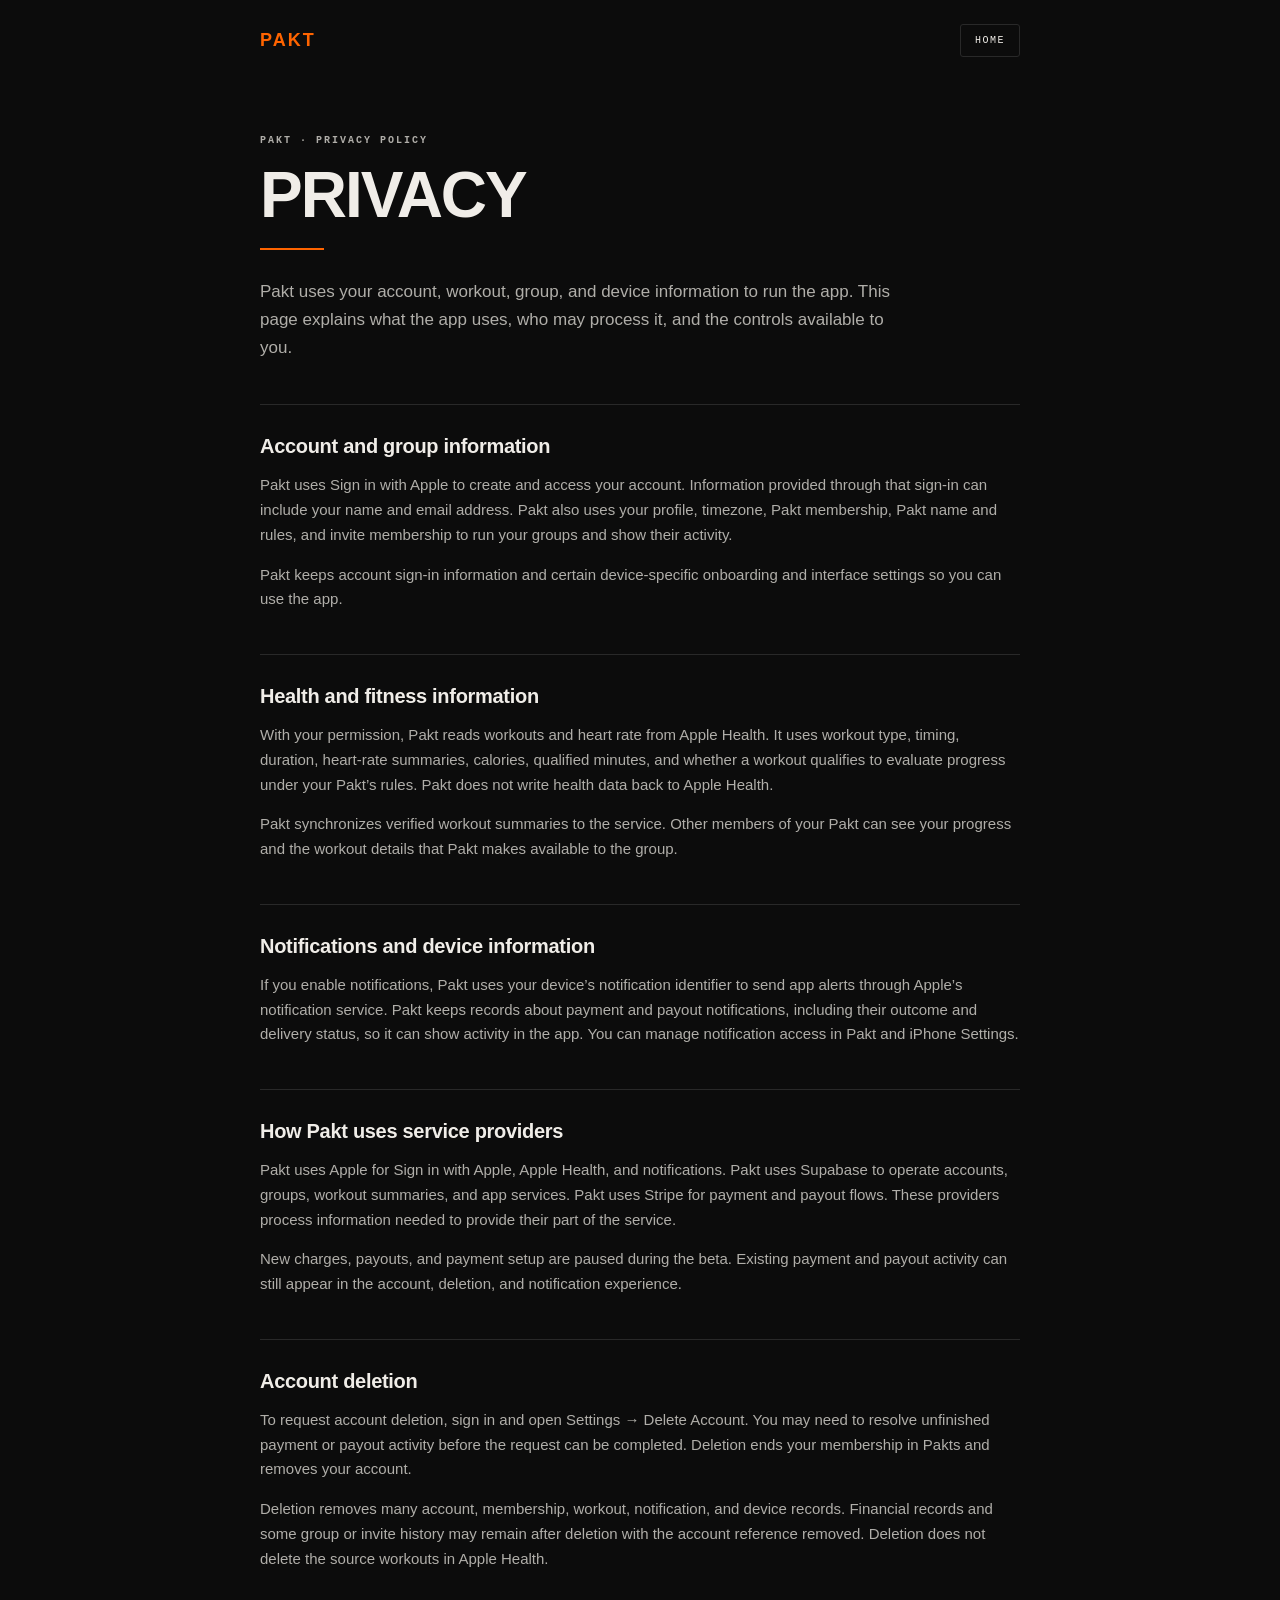
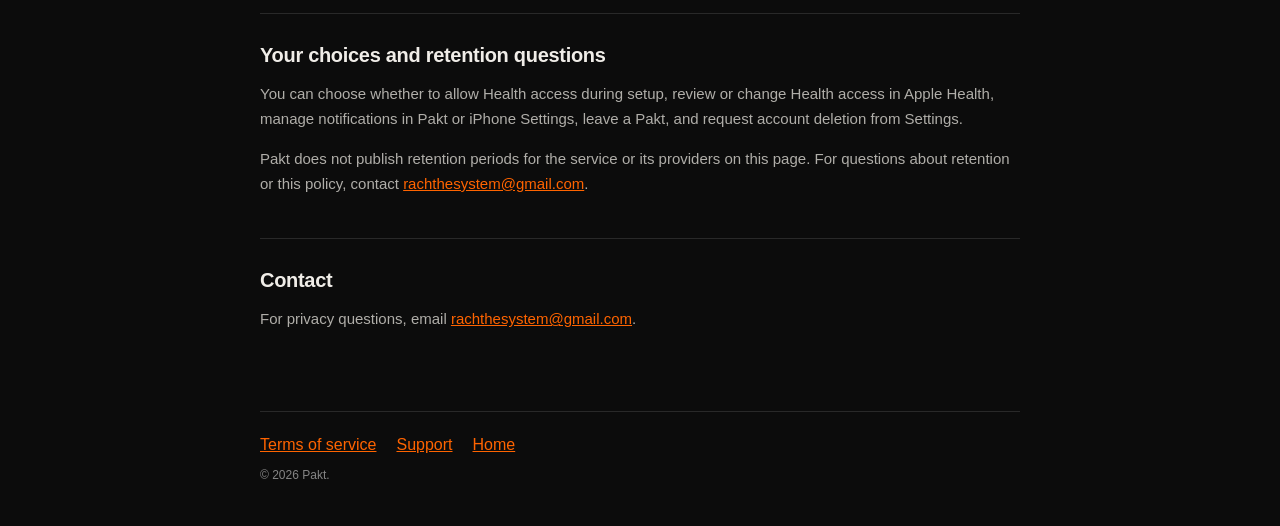
==== privacy/index.html @ 5c74a5e3 "Add Pakt support and policy pages for paused beta" ====
<!doctype html>
<html lang="en">
<head>
    <meta charset="utf-8">
    <meta name="viewport" content="width=device-width, initial-scale=1">
    <meta name="description" content="Pakt privacy policy.">
    <title>Privacy Policy — Pakt</title>
    <link rel="stylesheet" href="../legal.css">
</head>
<body>
    <header class="site-header">
        <a class="logo" href="../">PAKT</a>
        <a class="back" href="../">Home</a>
    </header>
    <main>
        <p class="eyebrow">Pakt · privacy policy</p>
        <h1>PRIVACY</h1>
        <div class="rule"></div>
        <p class="lede">Pakt uses your account, workout, group, and device information to run the app. This page explains what the app uses, who may process it, and the controls available to you.</p>

        <section>
            <h2>Account and group information</h2>
            <p>Pakt uses Sign in with Apple to create and access your account. Information provided through that sign-in can include your name and email address. Pakt also uses your profile, timezone, Pakt membership, Pakt name and rules, and invite membership to run your groups and show their activity.</p>
            <p>Pakt keeps account sign-in information and certain device-specific onboarding and interface settings so you can use the app.</p>
        </section>

        <section>
            <h2>Health and fitness information</h2>
            <p>With your permission, Pakt reads workouts and heart rate from Apple Health. It uses workout type, timing, duration, heart-rate summaries, calories, qualified minutes, and whether a workout qualifies to evaluate progress under your Pakt’s rules. Pakt does not write health data back to Apple Health.</p>
            <p>Pakt synchronizes verified workout summaries to the service. Other members of your Pakt can see your progress and the workout details that Pakt makes available to the group.</p>
        </section>

        <section>
            <h2>Notifications and device information</h2>
            <p>If you enable notifications, Pakt uses your device’s notification identifier to send app alerts through Apple’s notification service. Pakt keeps records about payment and payout notifications, including their outcome and delivery status, so it can show activity in the app. You can manage notification access in Pakt and iPhone Settings.</p>
        </section>

        <section>
            <h2>How Pakt uses service providers</h2>
            <p>Pakt uses Apple for Sign in with Apple, Apple Health, and notifications. Pakt uses Supabase to operate accounts, groups, workout summaries, and app services. Pakt uses Stripe for payment and payout flows. These providers process information needed to provide their part of the service.</p>
            <p>New charges, payouts, and payment setup are paused during the beta. Existing payment and payout activity can still appear in the account, deletion, and notification experience.</p>
        </section>

        <section>
            <h2>Account deletion</h2>
            <p>To request account deletion, sign in and open Settings → Delete Account. You may need to resolve unfinished payment or payout activity before the request can be completed. Deletion ends your membership in Pakts and removes your account.</p>
            <p>Deletion removes many account, membership, workout, notification, and device records. Financial records and some group or invite history may remain after deletion with the account reference removed. Deletion does not delete the source workouts in Apple Health.</p>
        </section>

        <section>
            <h2>Your choices and retention questions</h2>
            <p>You can choose whether to allow Health access during setup, review or change Health access in Apple Health, manage notifications in Pakt or iPhone Settings, leave a Pakt, and request account deletion from Settings.</p>
            <p>Pakt does not publish retention periods for the service or its providers on this page. For questions about retention or this policy, contact <a href="mailto:rachthesystem@gmail.com">rachthesystem@gmail.com</a>.</p>
        </section>

        <section>
            <h2>Contact</h2>
            <p>For privacy questions, email <a href="mailto:rachthesystem@gmail.com">rachthesystem@gmail.com</a>.</p>
        </section>
    </main>
    <footer>
        <nav class="footer-links" aria-label="Footer"><a href="../terms/">Terms of service</a><a href="../support/">Support</a><a href="../">Home</a></nav>
        <p>© 2026 Pakt.</p>
    </footer>
</body>
</html>
---- legal.css ----
:root {
    --bg: #0c0c0c;
    --surface: #141414;
    --border: #292929;
    --orange: #ff6400;
    --text: #f0ede8;
    --muted: #b0aea9;
    --dimmed: #858585;
}

* { box-sizing: border-box; }

body {
    margin: 0;
    background: var(--bg);
    color: var(--text);
    font-family: -apple-system, BlinkMacSystemFont, "SF Pro Display", "Helvetica Neue", sans-serif;
    -webkit-font-smoothing: antialiased;
}

a { color: var(--orange); }

.site-header, main, footer {
    width: min(100% - 40px, 760px);
    margin: 0 auto;
}

.site-header {
    display: flex;
    justify-content: space-between;
    align-items: center;
    padding: 24px 0;
}

.logo {
    color: var(--orange);
    font-size: 18px;
    font-weight: 900;
    letter-spacing: 2px;
    text-decoration: none;
}

.back {
    border: 1px solid var(--border);
    border-radius: 3px;
    color: var(--text);
    font-family: ui-monospace, SFMono-Regular, Menlo, monospace;
    font-size: 10px;
    letter-spacing: 1.5px;
    padding: 10px 14px;
    text-decoration: none;
    text-transform: uppercase;
}

.back:hover { border-color: var(--orange); color: var(--orange); }

main { padding: 52px 0 64px; }

.eyebrow {
    color: var(--muted);
    font-family: ui-monospace, SFMono-Regular, Menlo, monospace;
    font-size: 10px;
    font-weight: 600;
    letter-spacing: 2px;
    margin: 0 0 14px;
    text-transform: uppercase;
}

h1 {
    font-size: clamp(42px, 9vw, 64px);
    letter-spacing: -2px;
    line-height: .98;
    margin: 0;
}

.rule { background: var(--orange); height: 2px; margin: 22px 0 28px; width: 64px; }

.lede { color: var(--muted); font-size: 17px; line-height: 1.65; max-width: 630px; }

section { border-top: 1px solid var(--border); margin-top: 42px; padding-top: 30px; }

h2 { font-size: 20px; letter-spacing: -.3px; margin: 0 0 14px; }
h3 { font-size: 16px; margin: 25px 0 8px; }
p, li { color: var(--muted); font-size: 15px; line-height: 1.65; }
ul { padding-left: 22px; }

.notice {
    background: var(--surface);
    border-left: 2px solid var(--orange);
    margin-top: 28px;
    padding: 16px 18px;
}
.notice p { margin: 0; }

.terms { counter-reset: term; list-style: none; padding: 0; }
.terms li { counter-increment: term; margin: 0; padding: 20px 0 20px 42px; position: relative; }
.terms li + li { border-top: 1px solid var(--border); }
.terms li::before { color: var(--orange); content: counter(term) "."; font-family: ui-monospace, SFMono-Regular, Menlo, monospace; font-size: 12px; left: 0; position: absolute; top: 22px; }
.terms strong { color: var(--text); display: block; font-size: 16px; margin-bottom: 6px; }

.contact { color: var(--text); font-size: 18px; font-weight: 650; }
footer { border-top: 1px solid var(--border); padding: 24px 0 40px; }
.footer-links { display: flex; flex-wrap: wrap; gap: 12px 20px; margin-bottom: 12px; }
footer p { color: var(--dimmed); font-size: 12px; margin: 0; }

@media (max-width: 480px) { .site-header, main, footer { width: min(100% - 32px, 760px); } main { padding-top: 34px; } }
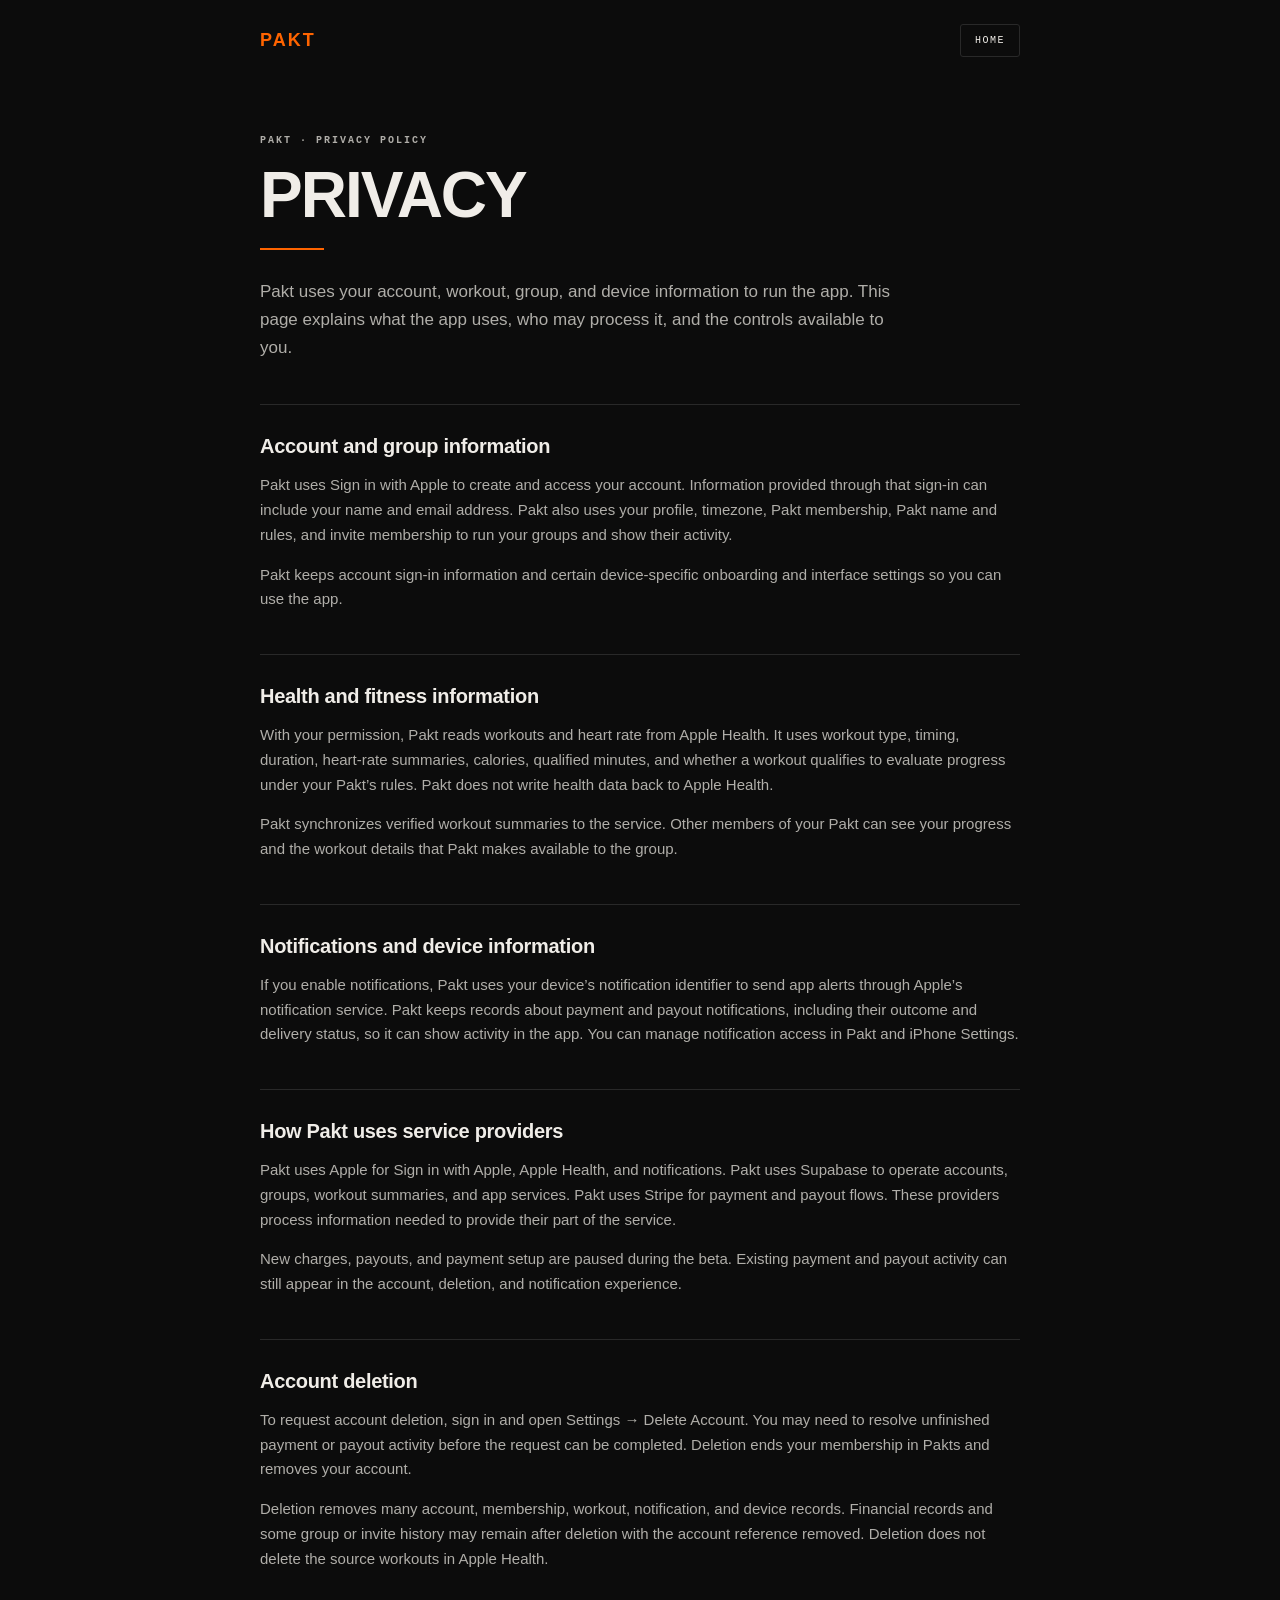
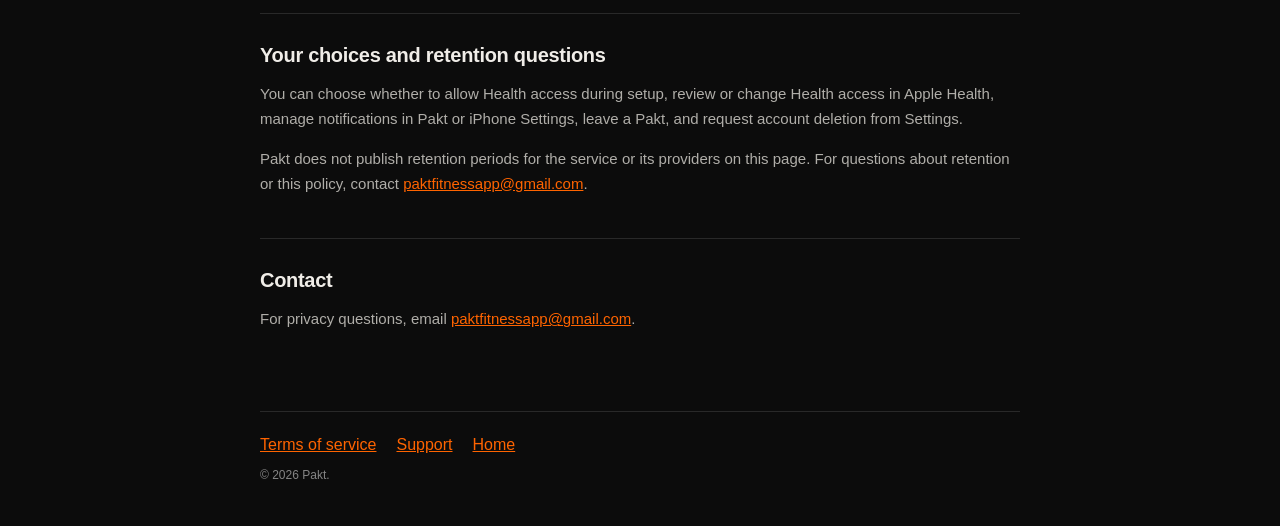
==== commit 4de7c762: "Update Pakt support email" ====
--- a/privacy/index.html
+++ b/privacy/index.html
@@ -50,12 +50,12 @@
         <section>
             <h2>Your choices and retention questions</h2>
             <p>You can choose whether to allow Health access during setup, review or change Health access in Apple Health, manage notifications in Pakt or iPhone Settings, leave a Pakt, and request account deletion from Settings.</p>
-            <p>Pakt does not publish retention periods for the service or its providers on this page. For questions about retention or this policy, contact <a href="mailto:rachthesystem@gmail.com">rachthesystem@gmail.com</a>.</p>
+            <p>Pakt does not publish retention periods for the service or its providers on this page. For questions about retention or this policy, contact <a href="mailto:paktfitnessapp@gmail.com">paktfitnessapp@gmail.com</a>.</p>
         </section>
 
         <section>
             <h2>Contact</h2>
-            <p>For privacy questions, email <a href="mailto:rachthesystem@gmail.com">rachthesystem@gmail.com</a>.</p>
+            <p>For privacy questions, email <a href="mailto:paktfitnessapp@gmail.com">paktfitnessapp@gmail.com</a>.</p>
         </section>
     </main>
     <footer>
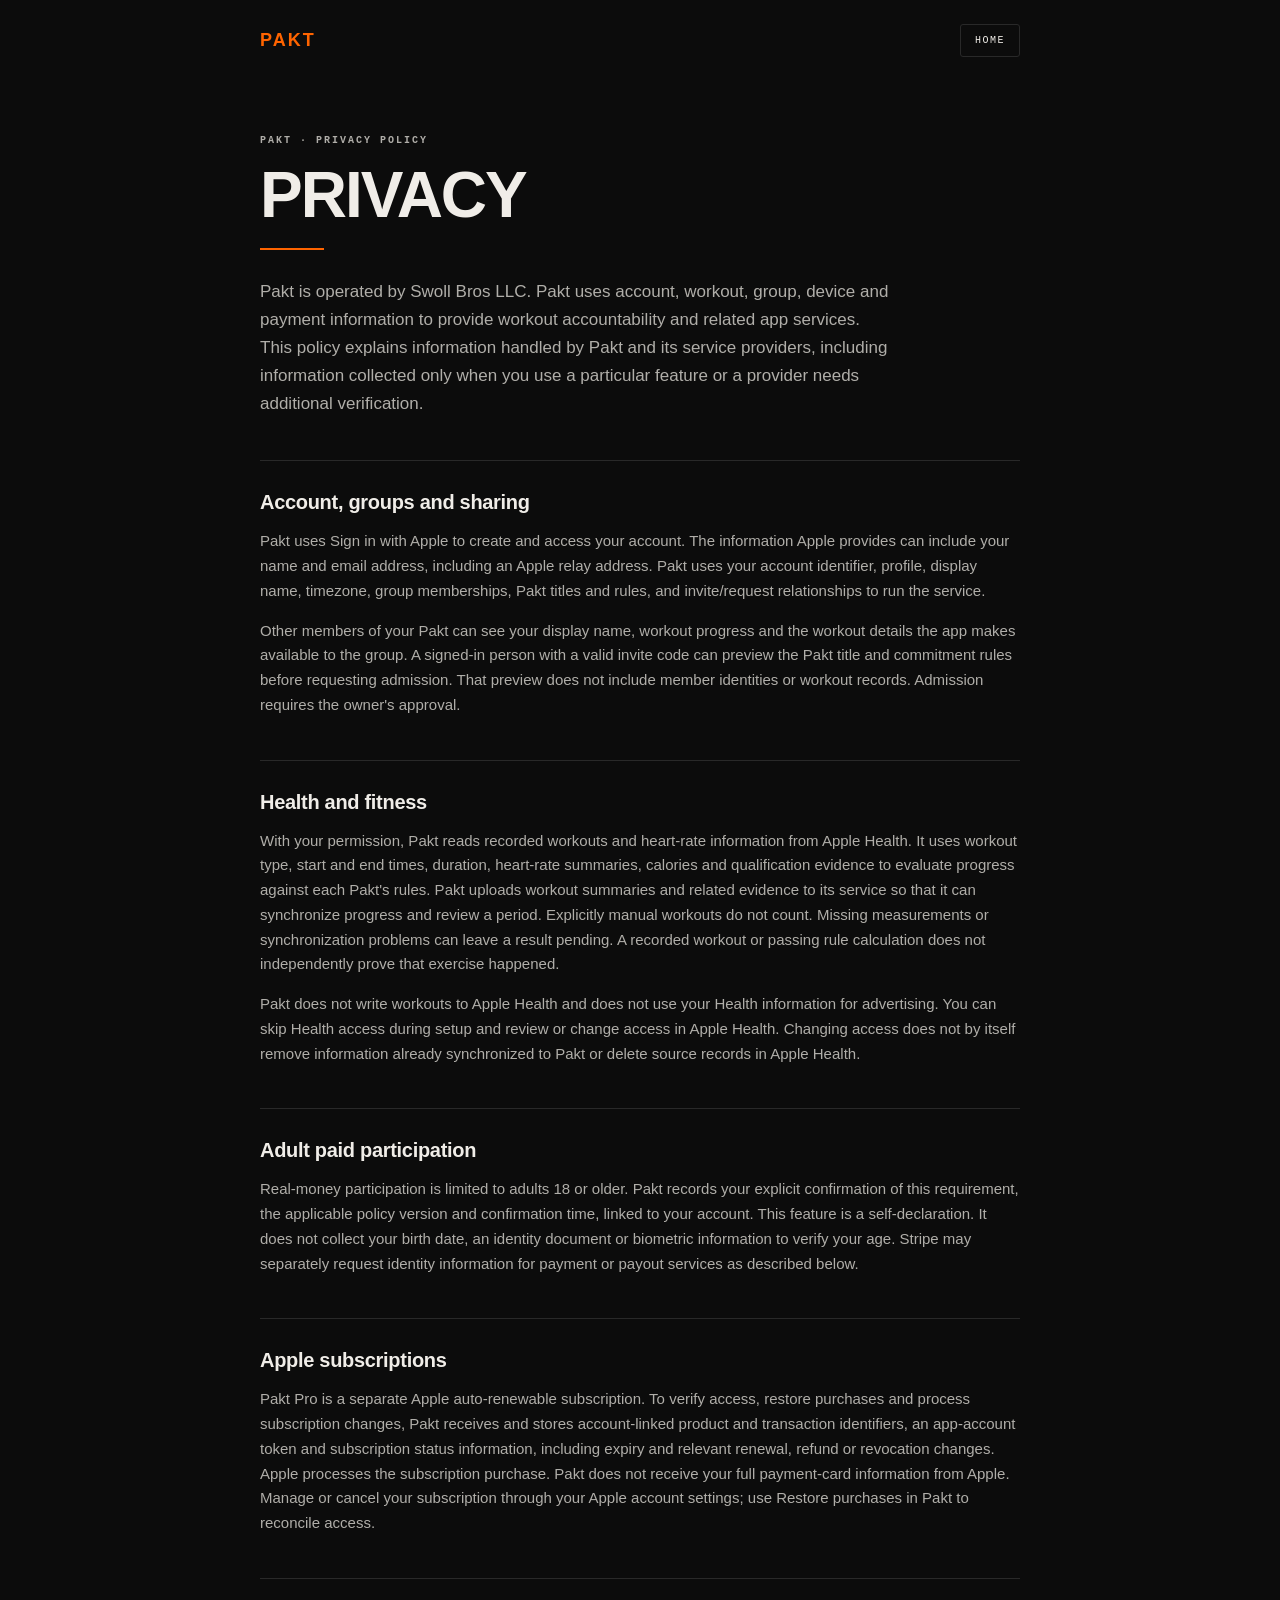
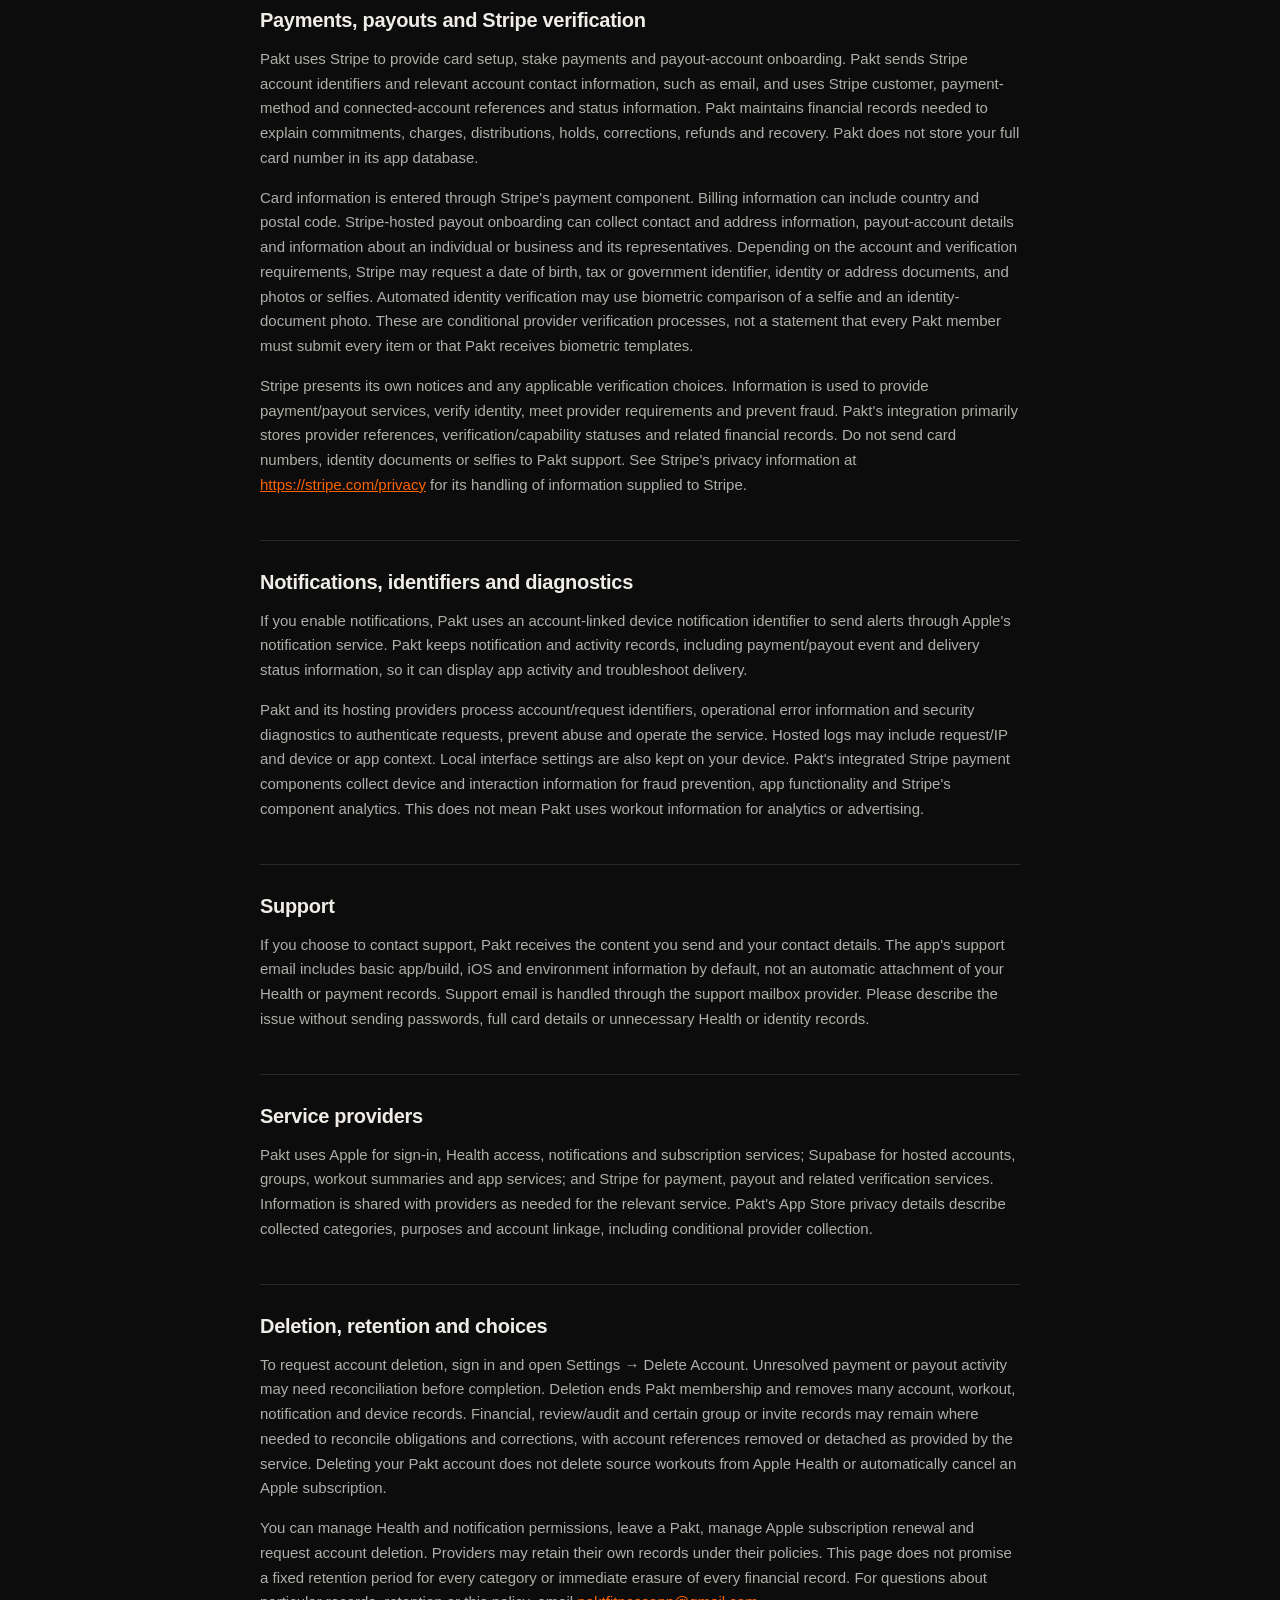
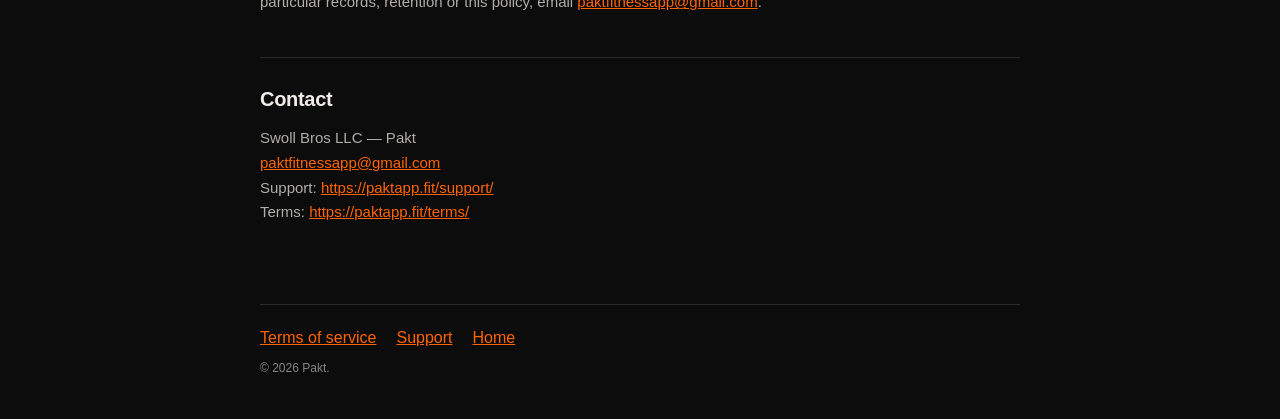
==== commit d04e9435: "Align Pakt policies and support with paid participation rules" ====
--- a/privacy/index.html
+++ b/privacy/index.html
@@ -16,46 +16,98 @@
         <p class="eyebrow">Pakt · privacy policy</p>
         <h1>PRIVACY</h1>
         <div class="rule"></div>
-        <p class="lede">Pakt uses your account, workout, group, and device information to run the app. This page explains what the app uses, who may process it, and the controls available to you.</p>
+        <p class="lede">Pakt is operated by Swoll Bros LLC. Pakt uses account, workout, group, device and payment information to provide workout accountability and related app services. This policy explains information handled by Pakt and its service providers, including information collected only when you use a particular feature or a provider needs additional verification.</p>
 
         <section>
-            <h2>Account and group information</h2>
-            <p>Pakt uses Sign in with Apple to create and access your account. Information provided through that sign-in can include your name and email address. Pakt also uses your profile, timezone, Pakt membership, Pakt name and rules, and invite membership to run your groups and show their activity.</p>
-            <p>Pakt keeps account sign-in information and certain device-specific onboarding and interface settings so you can use the app.</p>
+
+            <h2>Account, groups and sharing</h2>
+
+            <p>Pakt uses Sign in with Apple to create and access your account. The information Apple provides can include your name and email address, including an Apple relay address. Pakt uses your account identifier, profile, display name, timezone, group memberships, Pakt titles and rules, and invite/request relationships to run the service.</p>
+
+            <p>Other members of your Pakt can see your display name, workout progress and the workout details the app makes available to the group. A signed-in person with a valid invite code can preview the Pakt title and commitment rules before requesting admission. That preview does not include member identities or workout records. Admission requires the owner&#x27;s approval.</p>
+
         </section>
 
         <section>
-            <h2>Health and fitness information</h2>
-            <p>With your permission, Pakt reads workouts and heart rate from Apple Health. It uses workout type, timing, duration, heart-rate summaries, calories, qualified minutes, and whether a workout qualifies to evaluate progress under your Pakt’s rules. Pakt does not write health data back to Apple Health.</p>
-            <p>Pakt synchronizes verified workout summaries to the service. Other members of your Pakt can see your progress and the workout details that Pakt makes available to the group.</p>
+
+            <h2>Health and fitness</h2>
+
+            <p>With your permission, Pakt reads recorded workouts and heart-rate information from Apple Health. It uses workout type, start and end times, duration, heart-rate summaries, calories and qualification evidence to evaluate progress against each Pakt&#x27;s rules. Pakt uploads workout summaries and related evidence to its service so that it can synchronize progress and review a period. Explicitly manual workouts do not count. Missing measurements or synchronization problems can leave a result pending. A recorded workout or passing rule calculation does not independently prove that exercise happened.</p>
+
+            <p>Pakt does not write workouts to Apple Health and does not use your Health information for advertising. You can skip Health access during setup and review or change access in Apple Health. Changing access does not by itself remove information already synchronized to Pakt or delete source records in Apple Health.</p>
+
         </section>
 
         <section>
-            <h2>Notifications and device information</h2>
-            <p>If you enable notifications, Pakt uses your device’s notification identifier to send app alerts through Apple’s notification service. Pakt keeps records about payment and payout notifications, including their outcome and delivery status, so it can show activity in the app. You can manage notification access in Pakt and iPhone Settings.</p>
+
+            <h2>Adult paid participation</h2>
+
+            <p>Real-money participation is limited to adults 18 or older. Pakt records your explicit confirmation of this requirement, the applicable policy version and confirmation time, linked to your account. This feature is a self-declaration. It does not collect your birth date, an identity document or biometric information to verify your age. Stripe may separately request identity information for payment or payout services as described below.</p>
+
         </section>
 
         <section>
-            <h2>How Pakt uses service providers</h2>
-            <p>Pakt uses Apple for Sign in with Apple, Apple Health, and notifications. Pakt uses Supabase to operate accounts, groups, workout summaries, and app services. Pakt uses Stripe for payment and payout flows. These providers process information needed to provide their part of the service.</p>
-            <p>New charges, payouts, and payment setup are paused during the beta. Existing payment and payout activity can still appear in the account, deletion, and notification experience.</p>
+
+            <h2>Apple subscriptions</h2>
+
+            <p>Pakt Pro is a separate Apple auto-renewable subscription. To verify access, restore purchases and process subscription changes, Pakt receives and stores account-linked product and transaction identifiers, an app-account token and subscription status information, including expiry and relevant renewal, refund or revocation changes. Apple processes the subscription purchase. Pakt does not receive your full payment-card information from Apple. Manage or cancel your subscription through your Apple account settings; use Restore purchases in Pakt to reconcile access.</p>
+
         </section>
 
         <section>
-            <h2>Account deletion</h2>
-            <p>To request account deletion, sign in and open Settings → Delete Account. You may need to resolve unfinished payment or payout activity before the request can be completed. Deletion ends your membership in Pakts and removes your account.</p>
-            <p>Deletion removes many account, membership, workout, notification, and device records. Financial records and some group or invite history may remain after deletion with the account reference removed. Deletion does not delete the source workouts in Apple Health.</p>
+
+            <h2>Payments, payouts and Stripe verification</h2>
+
+            <p>Pakt uses Stripe to provide card setup, stake payments and payout-account onboarding. Pakt sends Stripe account identifiers and relevant account contact information, such as email, and uses Stripe customer, payment-method and connected-account references and status information. Pakt maintains financial records needed to explain commitments, charges, distributions, holds, corrections, refunds and recovery. Pakt does not store your full card number in its app database.</p>
+
+            <p>Card information is entered through Stripe&#x27;s payment component. Billing information can include country and postal code. Stripe-hosted payout onboarding can collect contact and address information, payout-account details and information about an individual or business and its representatives. Depending on the account and verification requirements, Stripe may request a date of birth, tax or government identifier, identity or address documents, and photos or selfies. Automated identity verification may use biometric comparison of a selfie and an identity-document photo. These are conditional provider verification processes, not a statement that every Pakt member must submit every item or that Pakt receives biometric templates.</p>
+
+            <p>Stripe presents its own notices and any applicable verification choices. Information is used to provide payment/payout services, verify identity, meet provider requirements and prevent fraud. Pakt&#x27;s integration primarily stores provider references, verification/capability statuses and related financial records. Do not send card numbers, identity documents or selfies to Pakt support. See Stripe&#x27;s privacy information at <a href="https://stripe.com/privacy">https://stripe.com/privacy</a> for its handling of information supplied to Stripe.</p>
+
         </section>
 
         <section>
-            <h2>Your choices and retention questions</h2>
-            <p>You can choose whether to allow Health access during setup, review or change Health access in Apple Health, manage notifications in Pakt or iPhone Settings, leave a Pakt, and request account deletion from Settings.</p>
-            <p>Pakt does not publish retention periods for the service or its providers on this page. For questions about retention or this policy, contact <a href="mailto:paktfitnessapp@gmail.com">paktfitnessapp@gmail.com</a>.</p>
+
+            <h2>Notifications, identifiers and diagnostics</h2>
+
+            <p>If you enable notifications, Pakt uses an account-linked device notification identifier to send alerts through Apple&#x27;s notification service. Pakt keeps notification and activity records, including payment/payout event and delivery status information, so it can display app activity and troubleshoot delivery.</p>
+
+            <p>Pakt and its hosting providers process account/request identifiers, operational error information and security diagnostics to authenticate requests, prevent abuse and operate the service. Hosted logs may include request/IP and device or app context. Local interface settings are also kept on your device. Pakt&#x27;s integrated Stripe payment components collect device and interaction information for fraud prevention, app functionality and Stripe&#x27;s component analytics. This does not mean Pakt uses workout information for analytics or advertising.</p>
+
         </section>
 
         <section>
+
+            <h2>Support</h2>
+
+            <p>If you choose to contact support, Pakt receives the content you send and your contact details. The app&#x27;s support email includes basic app/build, iOS and environment information by default, not an automatic attachment of your Health or payment records. Support email is handled through the support mailbox provider. Please describe the issue without sending passwords, full card details or unnecessary Health or identity records.</p>
+
+        </section>
+
+        <section>
+
+            <h2>Service providers</h2>
+
+            <p>Pakt uses Apple for sign-in, Health access, notifications and subscription services; Supabase for hosted accounts, groups, workout summaries and app services; and Stripe for payment, payout and related verification services. Information is shared with providers as needed for the relevant service. Pakt&#x27;s App Store privacy details describe collected categories, purposes and account linkage, including conditional provider collection.</p>
+
+        </section>
+
+        <section>
+
+            <h2>Deletion, retention and choices</h2>
+
+            <p>To request account deletion, sign in and open Settings → Delete Account. Unresolved payment or payout activity may need reconciliation before completion. Deletion ends Pakt membership and removes many account, workout, notification and device records. Financial, review/audit and certain group or invite records may remain where needed to reconcile obligations and corrections, with account references removed or detached as provided by the service. Deleting your Pakt account does not delete source workouts from Apple Health or automatically cancel an Apple subscription.</p>
+
+            <p>You can manage Health and notification permissions, leave a Pakt, manage Apple subscription renewal and request account deletion. Providers may retain their own records under their policies. This page does not promise a fixed retention period for every category or immediate erasure of every financial record. For questions about particular records, retention or this policy, email <a href="mailto:paktfitnessapp@gmail.com">paktfitnessapp@gmail.com</a>.</p>
+
+        </section>
+
+        <section>
+
             <h2>Contact</h2>
-            <p>For privacy questions, email <a href="mailto:paktfitnessapp@gmail.com">paktfitnessapp@gmail.com</a>.</p>
+
+            <p>Swoll Bros LLC — Pakt<br><a href="mailto:paktfitnessapp@gmail.com">paktfitnessapp@gmail.com</a><br>Support: <a href="https://paktapp.fit/support/">https://paktapp.fit/support/</a><br>Terms: <a href="https://paktapp.fit/terms/">https://paktapp.fit/terms/</a></p>
+
         </section>
     </main>
     <footer>
